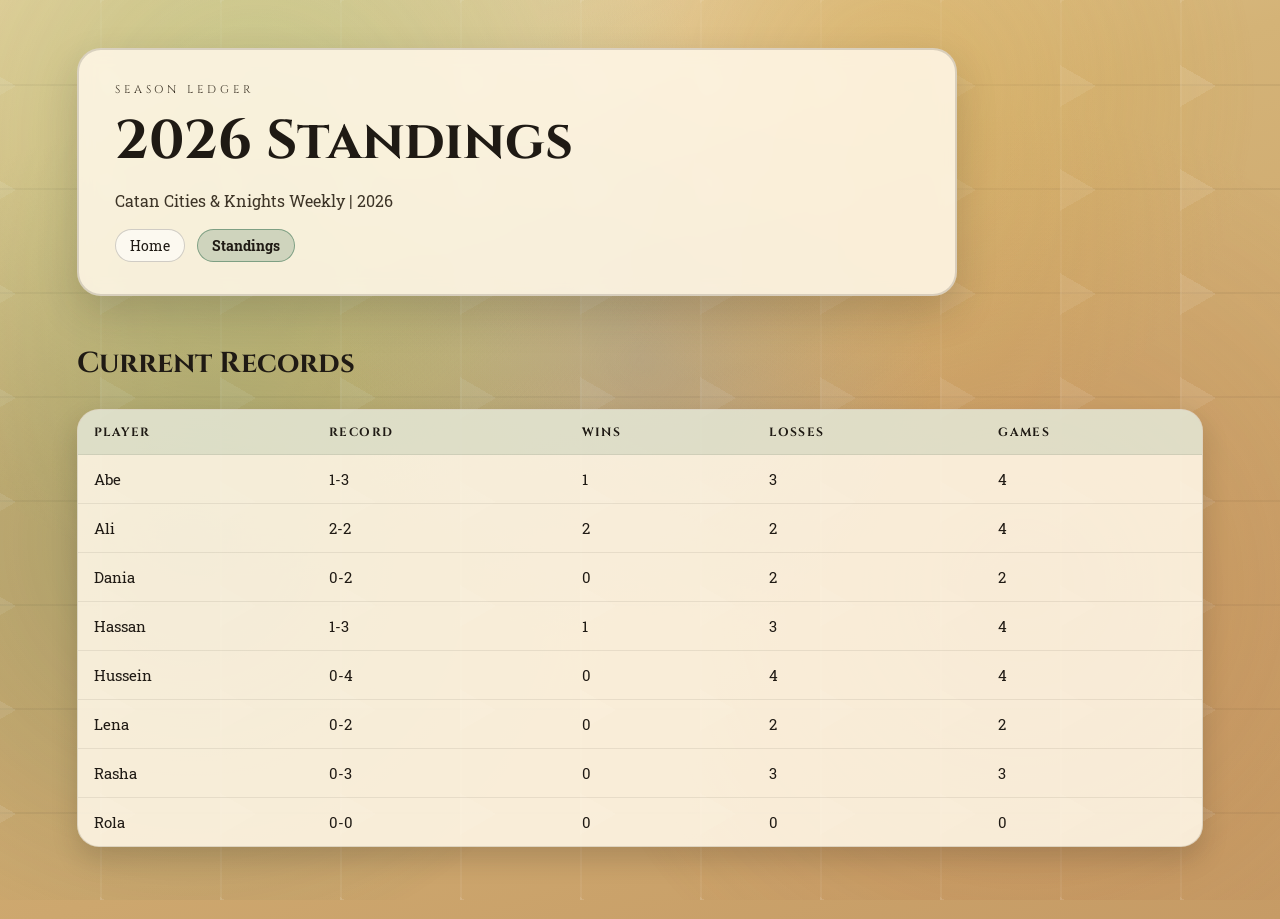
==== standings.html @ c0da6fa9 "Initial commit" ====
<!doctype html>
<html lang="en">
<head>
  <meta charset="utf-8" />
  <meta name="viewport" content="width=device-width, initial-scale=1" />
  <title>Catan Cities & Knights Standings</title>
  <link rel="stylesheet" href="styles.css" />
</head>
<body>
  <div class="board-overlay"></div>
  <main class="page">
    <header class="hero">
      <p class="eyebrow">Season Ledger</p>
      <h1>2026 Standings</h1>
      <p class="subhead" data-meta>Season Overview</p>
      <nav class="nav">
        <a class="nav-link" href="index.html">Home</a>
        <a class="nav-link is-active" href="standings.html">Standings</a>
      </nav>
    </header>

    <section class="section">
      <div class="section-header">
        <h2>Current Records</h2>
        <p class="section-note"></p>
      </div>
      <div class="standings-table" data-standings></div>
    </section>
  </main>

  <script src="app.js"></script>
</body>
</html>
---- styles.css ----
@import url('https://fonts.googleapis.com/css2?family=Cinzel:wght@400;700;900&family=Roboto+Slab:wght@400;700&display=swap');

:root {
  color-scheme: light;
  --ink: #1f1a14;
  --ink-soft: #3d3427;
  --sand: #f2dfb6;
  --sand-deep: #d6b67a;
  --clay: #b5673a;
  --wood: #2f6b4a;
  --wheat: #d5a23f;
  --ore: #6f7f8c;
  --sheep: #8dbf73;
  --ember: #c4462b;
  --cream: #fff8e8;
  --card: rgba(255, 248, 232, 0.88);
  --shadow: rgba(31, 26, 20, 0.18);
}

* {
  box-sizing: border-box;
}

body {
  margin: 0;
  font-family: "Roboto Slab", "Georgia", serif;
  color: var(--ink);
  background: radial-gradient(circle at top, rgba(255, 248, 232, 0.2), transparent 45%),
    linear-gradient(160deg, #e7cf9c 0%, #d4b377 35%, #c69b65 100%);
  min-height: 100vh;
}

.board-overlay {
  position: fixed;
  inset: 0;
  background-image:
    radial-gradient(circle at 20% 15%, rgba(141, 191, 115, 0.45), transparent 35%),
    radial-gradient(circle at 70% 10%, rgba(213, 162, 63, 0.45), transparent 30%),
    radial-gradient(circle at 50% 40%, rgba(111, 127, 140, 0.35), transparent 35%),
    radial-gradient(circle at 15% 60%, rgba(47, 107, 74, 0.35), transparent 35%),
    radial-gradient(circle at 80% 65%, rgba(181, 103, 58, 0.35), transparent 40%),
    linear-gradient(30deg, rgba(255, 255, 255, 0.15) 12%, transparent 12%),
    linear-gradient(150deg, rgba(255, 255, 255, 0.12) 12%, transparent 12%),
    linear-gradient(90deg, rgba(255, 255, 255, 0.08) 2px, transparent 2px),
    linear-gradient(0deg, rgba(31, 26, 20, 0.07) 2px, transparent 2px);
  background-size: auto, auto, auto, auto, auto, 120px 104px, 120px 104px, 120px 104px, 120px 104px;
  background-position: center;
  opacity: 0.8;
  pointer-events: none;
  z-index: 0;
}

.page {
  position: relative;
  z-index: 1;
  padding: 48px 6vw 72px;
  display: flex;
  flex-direction: column;
  gap: 48px;
}

.hero {
  max-width: 880px;
  background: var(--card);
  border: 2px solid rgba(31, 26, 20, 0.15);
  padding: 32px 36px;
  border-radius: 24px;
  box-shadow: 0 18px 40px var(--shadow);
  backdrop-filter: blur(8px);
}

.eyebrow {
  font-family: "Cinzel", "Garamond", serif;
  text-transform: uppercase;
  letter-spacing: 0.35em;
  font-size: 0.7rem;
  margin: 0 0 8px;
  color: var(--ink-soft);
}

h1 {
  font-family: "Cinzel", "Garamond", serif;
  font-size: clamp(2.4rem, 3vw + 1rem, 3.4rem);
  margin: 0 0 12px;
  color: var(--ink);
}

.subhead {
  margin: 0;
  font-size: 1rem;
  color: var(--ink-soft);
}

.nav {
  display: flex;
  gap: 12px;
  margin-top: 18px;
}

.nav-link {
  text-decoration: none;
  color: var(--ink);
  border: 1px solid rgba(31, 26, 20, 0.2);
  padding: 6px 14px;
  border-radius: 999px;
  font-size: 0.9rem;
  background: rgba(255, 255, 255, 0.6);
  transition: transform 0.2s ease, box-shadow 0.2s ease;
}

.nav-link:hover {
  transform: translateY(-2px);
  box-shadow: 0 8px 18px rgba(31, 26, 20, 0.12);
}

.nav-link.is-active {
  background: rgba(47, 107, 74, 0.2);
  border-color: rgba(47, 107, 74, 0.5);
  font-weight: 700;
}

.section {
  display: flex;
  flex-direction: column;
  gap: 20px;
}

.section-header {
  display: flex;
  flex-direction: column;
  gap: 6px;
}

h2 {
  margin: 0;
  font-family: "Cinzel", "Garamond", serif;
  font-size: 1.8rem;
}

.section-note {
  margin: 0;
  color: var(--ink-soft);
}

.record-grid {
  display: grid;
  grid-template-columns: repeat(auto-fit, minmax(200px, 1fr));
  gap: 18px;
}

.recap-grid {
  display: grid;
  grid-template-columns: repeat(auto-fit, minmax(240px, 1fr));
  gap: 20px;
}

.record-card,
.recap-card {
  background: var(--card);
  border-radius: 20px;
  padding: 20px 22px;
  border: 1px solid rgba(31, 26, 20, 0.12);
  box-shadow: 0 12px 26px var(--shadow);
  backdrop-filter: blur(6px);
}

.record-card h3,
.recap-card h3 {
  margin: 0 0 12px;
  font-family: "Cinzel", "Garamond", serif;
  font-size: 1.2rem;
}

.record-stats {
  display: grid;
  gap: 6px;
}

.stat-line {
  display: flex;
  justify-content: space-between;
  font-size: 0.95rem;
}

.recap-meta {
  font-size: 0.9rem;
  color: var(--ink-soft);
  margin-bottom: 10px;
}

.recap-summary {
  margin: 10px 0 0;
  font-size: 0.95rem;
  color: var(--ink-soft);
  line-height: 1.5;
}

.tag {
  display: inline-block;
  padding: 4px 10px;
  border-radius: 999px;
  font-size: 0.8rem;
  background: rgba(31, 26, 20, 0.08);
  margin-right: 6px;
}

.tag.winner { background: rgba(141, 191, 115, 0.35); }
.tag.last { background: rgba(196, 70, 43, 0.3); }

.worst-play {
  margin: 8px 0 0;
  font-size: 0.95rem;
  color: var(--ink);
}

.standings-table {
  background: var(--card);
  border-radius: 22px;
  border: 1px solid rgba(31, 26, 20, 0.12);
  box-shadow: 0 12px 26px var(--shadow);
  overflow: hidden;
}

.standings-table table {
  width: 100%;
  border-collapse: collapse;
  font-size: 0.95rem;
}

.standings-table th,
.standings-table td {
  padding: 14px 16px;
  text-align: left;
  border-bottom: 1px solid rgba(31, 26, 20, 0.08);
}

.standings-table th {
  font-family: "Cinzel", "Garamond", serif;
  text-transform: uppercase;
  letter-spacing: 0.12em;
  font-size: 0.75rem;
  background: rgba(47, 107, 74, 0.12);
}

.standings-table tr:last-child td {
  border-bottom: none;
}

.footer {
  display: flex;
  justify-content: flex-start;
}

.update-box {
  background: rgba(255, 248, 232, 0.9);
  border-radius: 18px;
  padding: 18px 22px;
  border: 1px dashed rgba(31, 26, 20, 0.2);
  max-width: 520px;
}

code {
  font-family: "Courier New", monospace;
  background: rgba(31, 26, 20, 0.08);
  padding: 2px 6px;
  border-radius: 6px;
}

@media (max-width: 700px) {
  .page {
    padding: 32px 5vw 56px;
  }

  .hero {
    padding: 24px;
  }

  .nav {
    flex-wrap: wrap;
  }
}
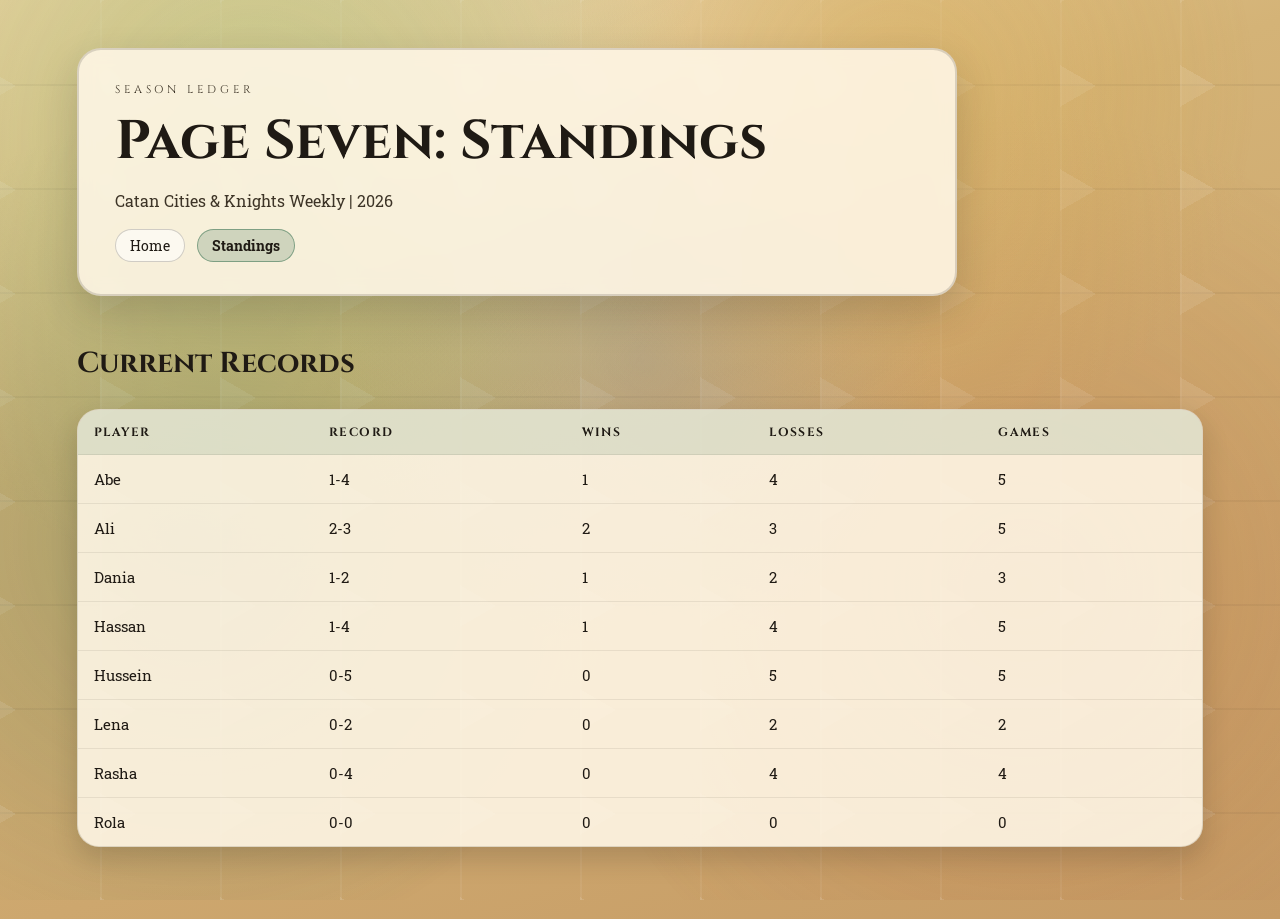
==== commit e1e14043: "Update title" ====
--- a/standings.html
+++ b/standings.html
@@ -3,7 +3,7 @@
 <head>
   <meta charset="utf-8" />
   <meta name="viewport" content="width=device-width, initial-scale=1" />
-  <title>Catan Cities & Knights Standings</title>
+  <title>Page Seven: Standings</title>
   <link rel="stylesheet" href="styles.css" />
 </head>
 <body>
@@ -11,7 +11,7 @@
   <main class="page">
     <header class="hero">
       <p class="eyebrow">Season Ledger</p>
-      <h1>2026 Standings</h1>
+      <h1>Page Seven: Standings</h1>
       <p class="subhead" data-meta>Season Overview</p>
       <nav class="nav">
         <a class="nav-link" href="index.html">Home</a>
--- a/styles.css
+++ b/styles.css
@@ -188,6 +188,21 @@
   margin-bottom: 10px;
 }
 
+.recap-title {
+  margin: 6px 0 12px;
+  font-family: "Cinzel", "Garamond", serif;
+  font-size: 1.25rem;
+  color: var(--ink);
+}
+
+.recap-image {
+  width: 100%;
+  border-radius: 16px;
+  margin-bottom: 14px;
+  border: 1px solid rgba(31, 26, 20, 0.12);
+  box-shadow: 0 10px 18px rgba(31, 26, 20, 0.18);
+}
+
 .recap-summary {
   margin: 10px 0 0;
   font-size: 0.95rem;
@@ -206,6 +221,15 @@
 
 .tag.winner { background: rgba(141, 191, 115, 0.35); }
 .tag.last { background: rgba(196, 70, 43, 0.3); }
+.tag.best { background: rgba(76, 122, 219, 0.28); }
+.tag.bestplay { background: rgba(213, 162, 63, 0.35); }
+.tag.worstplay { background: rgba(123, 75, 179, 0.3); }
+
+.best-play {
+  margin: 10px 0 0;
+  font-size: 0.95rem;
+  color: var(--ink);
+}
 
 .worst-play {
   margin: 8px 0 0;
